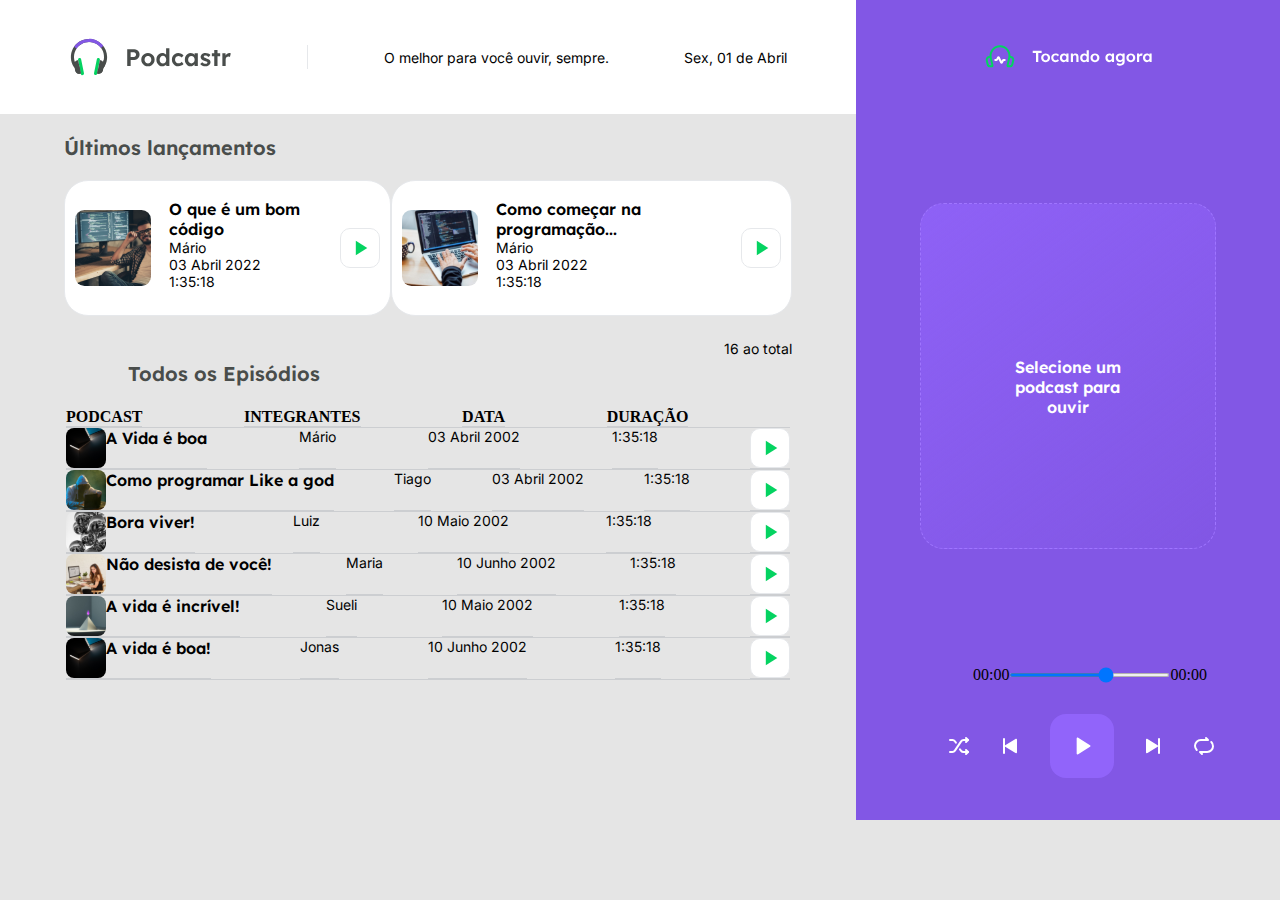
==== index.html @ a6d02949 "feat: creating the home.html, home.css, global.css and assets folder" ====
<!DOCTYPE html>
<html lang="pt-br">
  <head>
    <meta charset="UTF-8" />
    <meta http-equiv="X-UA-Compatible" content="IE=edge" />
    <meta name="viewport" content="width=device-width, initial-scale=1.0" />

    <title>Podcastr</title>

    <link rel="preconnect" href="https://fonts.googleapis.com" />
    <link rel="preconnect" href="https://fonts.gstatic.com" crossorigin />
    <link
      href="https://fonts.googleapis.com/css2?family=Inter:wght@400;500;600&family=Lexend:wght@500;600&display=swap"
      rel="stylesheet"
    />

    <link rel="stylesheet" href="style/global.css" />
    <link rel="stylesheet" href="style/home.css" />
  </head>
  <body>
    <div id="home" class="content">
      <div id="header-main">
        <header id="cabecalho">
          <hgroup class="hg-cabecalho">
            <img id="img-logo" src="/assets/img-logo.svg" alt="Logo" />
            <img id="line" src="assets/Line.svg" alt="Linha" />
            <h3>O melhor para você ouvir, sempre.</h3>
            <h3>Sex, 01 de Abril</h3>
          </hgroup>
        </header>
        <main>
          <div class="container">
            <h1>Últimos lançamentos</h1>
            <br />
            <section id="card">
              <card class="card"
                ><img
                  src="assets/card-esquerda.svg"
                  class="imgCard"
                  alt="Card esquerda"
                />
                <hgroup id="esquerda">
                  <h2>O que é um bom código</h2>
                  <h3>Mário</h3>
                  <h3>03 Abril 2022</h3>
                  <h3>1:35:18</h3>
                </hgroup>
                <img
                  class="player-verde-card"
                  src="assets/img-play-verde.svg"
                  alt="Player verde"
                />
              </card>
              <card class="card"
                ><img
                  src="assets/card-direita.svg"
                  class="imgCard"
                  alt="imgCardDireita"
                />
                <hgroup id="direita">
                  <h2>Como começar na programação...</h2>
                  <h3>Mário</h3>
                  <h3>03 Abril 2022</h3>
                  <h3>1:35:18</h3>
                </hgroup>
                <img
                  class="player-verde-card"
                  src="assets/img-play-verde.svg"
                  alt="Player verde"
                />
              </card>
            </section>

            <section>
              <hgroup id="ipisodios">
                <h1>Todos os Episódios</h1>
                <h3>16 ao total</h3>
              </hgroup>
              <br />
              <table>
                <tr>
                  <th>PODCAST</th>
                  <th>INTEGRANTES</th>
                  <th>DATA</th>
                  <th>DURAÇÃO</th>
                  <th></th>
                </tr>
                <tr>
                  <td class="imgtable">
                    <img
                      src="assets/img-list-01.svg"
                      id="imgList"
                      alt="Imagem"
                    />
                    <h2>A Vida é boa</h2>
                  </td>
                  <td><h3>Mário</h3></td>
                  <td><h3>03 Abril 2002</h3></td>
                  <td><h3>1:35:18</h3></td>
                  <td>
                    <img
                      src="assets/img-play-verde.svg"
                      id="imgListPalyer"
                      alt="Player"
                    />
                  </td>
                </tr>
                <tr>
                  <td class="imgtable">
                    <img
                      src="assets/img-list-02.svg"
                      id="imgList01"
                      alt="Imagem"
                    />
                    <h2>Como programar Like a god</h2>
                  </td>
                  <td><h3>Tiago</h3></td>
                  <td><h3>03 Abril 2002</h3></td>
                  <td><h3>1:35:18</h3></td>
                  <td>
                    <img
                      src="assets/img-play-verde.svg"
                      id="imgListPalyer01"
                      alt="Player"
                    />
                  </td>
                </tr>
                <tr>
                  <td class="imgtable">
                    <img
                      src="assets/img-list-03.svg"
                      id="imgList02"
                      alt="Imagem"
                    />
                    <h2>Bora viver!</h2>
                  </td>
                  <td><h3>Luiz</h3></td>
                  <td><h3>10 Maio 2002</h3></td>
                  <td><h3>1:35:18</h3></td>
                  <td>
                    <img
                      src="assets/img-play-verde.svg"
                      id="imgListPalyer02"
                      alt="Player"
                    />
                  </td>
                </tr>
                <tr>
                  <td class="imgtable">
                    <img
                      src="assets/img-list-04.svg"
                      id="imgList03"
                      alt="Imagem"
                    />
                    <h2>Não desista de você!</h2>
                  </td>
                  <td><h3>Maria</h3></td>
                  <td><h3>10 Junho 2002</h3></td>
                  <td><h3>1:35:18</h3></td>
                  <td>
                    <img
                      src="assets/img-play-verde.svg"
                      id="imgListPalyer03"
                      alt="Player"
                    />
                  </td>
                </tr>
                <tr>
                  <td class="imgtable">
                    <img
                      src="assets/img-list-05.svg"
                      id="imgList04"
                      alt="Imagem"
                    />
                    <h2>A vida é incrível!</h2>
                  </td>
                  <td><h3>Sueli</h3></td>
                  <td><h3>10 Maio 2002</h3></td>
                  <td><h3>1:35:18</h3></td>
                  <td>
                    <img
                      src="assets/img-play-verde.svg"
                      id="imgListPalyer04"
                      alt="Player"
                    />
                  </td>
                </tr>
                <tr>
                  <td class="imgtable">
                    <img
                      src="assets/img-list-06.svg"
                      id="imgList05"
                      alt="Imagem"
                    />
                    <h2>A vida é boa!</h2>
                  </td>
                  <td><h3>Jonas</h3></td>
                  <td><h3>10 Junho 2002</h3></td>
                  <td><h3>1:35:18</h3></td>
                  <td>
                    <img
                      src="assets/img-play-verde.svg"
                      id="imgListPalyer05"
                      alt="Player"
                    />
                  </td>
                </tr>
              </table>
            </section>
          </div>
        </main>
      </div>
      <aside>
        <img id="img-headfone" src="assets/Top.svg" alt="Headfone" />
        <div id="h2-aside">
          <h2>Selecione um podcast para ouvir</h2>
        </div>
        <div id="progressao">
          <p>
            00:00
            <input
              id="progress"
              type="range"
              name="tUrg"
              id="cUrg"
              min="0"
              max="10"
              step="1"
            />
            00:00
          </p>
        </div>
        <figure id="figure">
          <figcaption></figcaption>
          <img src="assets/shuffle.svg" alt="Surffle" />
          <img src="assets/play-previous.svg" alt="Previou" />
          <img src="assets/img-play-azul.svg" alt="Play" />
          <img src="assets/play-next.svg" alt="Next" />
          <img src="assets/repeat.svg" alt="" />
        </figure>
      </aside>
    </div>
  </body>
  <footer></footer>
</html>
---- style/global.css ----
* {
  margin: 0;
  padding: 0;
  border: none;
  text-decoration: none;
  box-sizing: border-box;
}

html {
  --primary: #8257e5;
  --background: #e5e5e5;
  --itemLines: #e6e8eb;

  font-size: 62.5%;
}

body {
  display: flex;
  height: 100vh;
  background: var(--background);
}

body,
button,
input,
textarea {
  font-size: clamp(14px, 1.6rem, 2vw);
}

h1 {
  font-family: lexend;
  weight: 600 semibold;
  size: 1.6rem;
}

div#interface {
  width: 100%;
  margin: 0 auto;
}
---- style/home.css ----
div#home {
  display: flex;
  justify-content: space-between;
  width: 100%;
}

div#header-main {
  width: 100%;
}

header#cabecalho {
  background-color: #fff;
  width: 100%;
  padding: 0.5rem;
}

hgroup.hg-cabecalho {
  display: flex;
  justify-content: space-between;
  align-items: center;
  padding: 32px 64px 32px 64px;
}

#esquerda {
  display: inline-block;
  justify-content: space-between;
  padding: 0 0 0.8rem 0.8rem;
}

#direita {
  display: inline-block;
  justify-content: space-between;
  padding: 0 0 0.8rem 0.8rem;
}

section#card {
  display: flex;
  justify-content: space-between;
  padding: 2.4rem 6.4rem 0 6.4rem;
}

.imgCard {
  width: 9.6rem;
  height: 9.6rem;
  border-radius: 0.1rem;
  padding: 1rem;
}

img.player-verde-card {
  border-radius: 0.1rem;
  width: 4rem;
  height: 4rem;
  margin: 1rem;
  left: 29.44%;
  right: 67.78%;
  top: 30%;
  bottom: 65.12%;
}

.card {
  width: 43.2;
  height: 13.6rem;
  display: flex;
  justify-content: space-between;
  align-items: center;
  background-color: #fff;

  border: 1px solid #e6e8eb;
  box-sizing: border-box;
  border-radius: 2.4rem;
}

div.container h1 {
  padding: 2.4rem 6.4rem 0 6.4rem;
}

h1 {
  height: 2rem;
  left: 6.4rem;
  top: 13.6rem;

  font-family: "Lexend";
  font-style: normal;
  font-weight: 600;
  font-size: 2rem;
  line-height: 2rem;

  color: #494d4b;
}

h2 {
  font-family: "Lexend", sans-serif;
  font-size: 1.6rem;
  font-weight: 600;
}

h3 {
  font-family: "Inter", sans-serif;
  font-size: 1.4rem;
  font-weight: 400;
}

hgroup#ipisodios {
  display: flex;
  justify-content: space-between;
  padding: 2.4rem 6.4rem;
  height: 2.5rem;
}

main#container {
  display: flex;
  justify-content: space-between;
  align-items: center;
}

table {
  width: 100%;
  padding: 2.4rem 6.4rem;
  /* align-items: flex-end; */
  align-items: center;
  justify-content: space-between;
}

tr,
th,
td {
  justify-content: space-between;
  display: flex;
  border-bottom: 0.1rem solid #ccced1;
}

aside {
  background-color: #8257e5;
  justify-content: space-between;
  display: inline-block;
  text-align: center;
  align-items: center;
  padding: 4.1rem 6.4rem;
  width: 42.4rem;
  height: 82rem;
}

#img-headfone {
  width: 16.9rem;
  height: 3.2rem;
}

div#h2-aside {
  width: 29.6rem;
  height: 34.6rem;
  background: linear-gradient(
    143.8deg,
    rgba(145, 100, 250, 0.8) 0%,
    rgba(145, 100, 250, 0) 100%
  );
  border: 0.15rem dashed #9f75ff;
  box-sizing: border-box;
  border-radius: 2.4rem;
  align-items: center;
  text-align: center;
  justify-content: center;
  margin: 12.6rem 0 12.6rem 0rem;
  padding: 15.3rem 7.2rem 15.3rem 7.1rem;
  color: #fff;
}

div#progressao p {
  padding: 0 5.5rem 3.9rem 5.3rem;
  display: flex;
  align-items: center;
  justify-content: space-between;

  width: 28.2rem;
  height: 1.7rem;
}

input#progress {
  width: 17.4rem;
  height: 0.4rem;
  padding: 0 0rem 0 3.2rem;
}

aside figure#figure {
  display: flex;
  justify-content: space-between;
  align-items: center;
  bottom: 0;
  flex-direction: row;
}

fragment#podcastr {
  width: 29.6rem;
  height: 34.6rem;
}
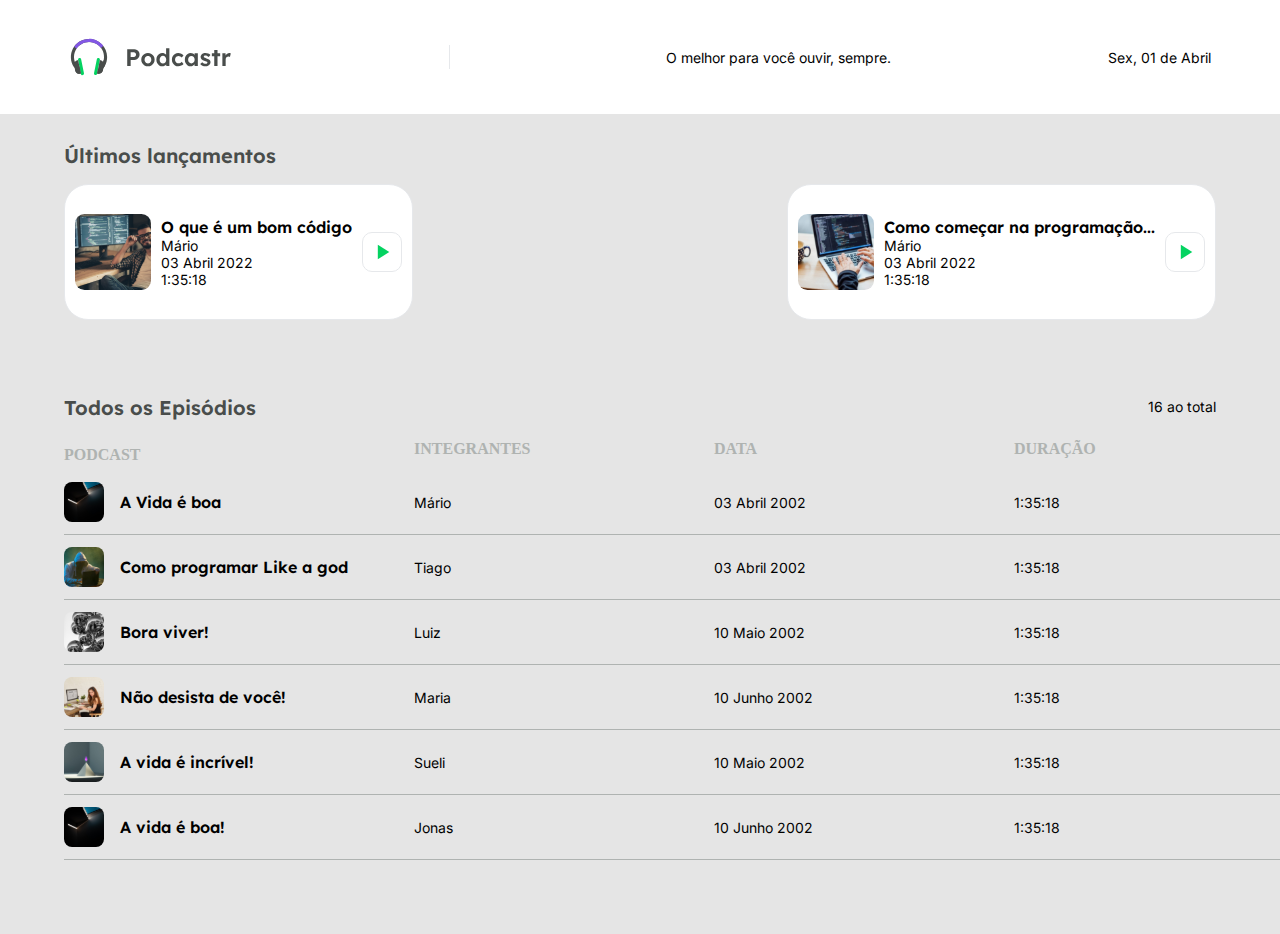
==== commit 9e9cbe12: "refact: home.css and global.ccs'variables" ====
--- a/index.html
+++ b/index.html
@@ -22,8 +22,8 @@
       <div id="header-main">
         <header id="cabecalho">
           <hgroup class="hg-cabecalho">
-            <img id="img-logo" src="/assets/img-logo.svg" alt="Logo" />
-            <img id="line" src="assets/Line.svg" alt="Linha" />
+            <img src="/assets/img-logo.svg" alt="Logo" />
+            <img src="assets/Line.svg" alt="Linha" />
             <h3>O melhor para você ouvir, sempre.</h3>
             <h3>Sex, 01 de Abril</h3>
           </hgroup>
@@ -79,17 +79,17 @@
               <br />
               <table>
                 <tr>
-                  <th>PODCAST</th>
-                  <th>INTEGRANTES</th>
-                  <th>DATA</th>
-                  <th>DURAÇÃO</th>
-                  <th></th>
+                  <th class="podcast">PODCAST</th>
+                  <th class="podcast-th">INTEGRANTES</th>
+                  <th class="podcast-th">DATA</th>
+                  <th class="podcast-th">DURAÇÃO</th>
+                  <th class="podcast-player"></th>
                 </tr>
                 <tr>
                   <td class="imgtable">
                     <img
                       src="assets/img-list-01.svg"
-                      id="imgList"
+                      class="imgList"
                       alt="Imagem"
                     />
                     <h2>A Vida é boa</h2>
@@ -97,10 +97,10 @@
                   <td><h3>Mário</h3></td>
                   <td><h3>03 Abril 2002</h3></td>
                   <td><h3>1:35:18</h3></td>
-                  <td>
-                    <img
-                      src="assets/img-play-verde.svg"
-                      id="imgListPalyer"
+                  <td class="listPlayer">
+                    <img
+                      src="assets/img-play-verde.svg"
+                      id="imgListPlayer"
                       alt="Player"
                     />
                   </td>
@@ -109,7 +109,7 @@
                   <td class="imgtable">
                     <img
                       src="assets/img-list-02.svg"
-                      id="imgList01"
+                      class="imgList"
                       alt="Imagem"
                     />
                     <h2>Como programar Like a god</h2>
@@ -117,10 +117,10 @@
                   <td><h3>Tiago</h3></td>
                   <td><h3>03 Abril 2002</h3></td>
                   <td><h3>1:35:18</h3></td>
-                  <td>
-                    <img
-                      src="assets/img-play-verde.svg"
-                      id="imgListPalyer01"
+                  <td class="listPlayer">
+                    <img
+                      src="assets/img-play-verde.svg"
+                      id="imgListPlayer01"
                       alt="Player"
                     />
                   </td>
@@ -129,7 +129,7 @@
                   <td class="imgtable">
                     <img
                       src="assets/img-list-03.svg"
-                      id="imgList02"
+                      class="imgList"
                       alt="Imagem"
                     />
                     <h2>Bora viver!</h2>
@@ -137,10 +137,10 @@
                   <td><h3>Luiz</h3></td>
                   <td><h3>10 Maio 2002</h3></td>
                   <td><h3>1:35:18</h3></td>
-                  <td>
-                    <img
-                      src="assets/img-play-verde.svg"
-                      id="imgListPalyer02"
+                  <td class="listPlayer">
+                    <img
+                      src="assets/img-play-verde.svg"
+                      id="imgListPlayer02"
                       alt="Player"
                     />
                   </td>
@@ -149,7 +149,7 @@
                   <td class="imgtable">
                     <img
                       src="assets/img-list-04.svg"
-                      id="imgList03"
+                      class="imgList"
                       alt="Imagem"
                     />
                     <h2>Não desista de você!</h2>
@@ -157,10 +157,10 @@
                   <td><h3>Maria</h3></td>
                   <td><h3>10 Junho 2002</h3></td>
                   <td><h3>1:35:18</h3></td>
-                  <td>
-                    <img
-                      src="assets/img-play-verde.svg"
-                      id="imgListPalyer03"
+                  <td class="listPlayer">
+                    <img
+                      src="assets/img-play-verde.svg"
+                      id="imgListPlayer03"
                       alt="Player"
                     />
                   </td>
@@ -169,7 +169,7 @@
                   <td class="imgtable">
                     <img
                       src="assets/img-list-05.svg"
-                      id="imgList04"
+                      class="imgList"
                       alt="Imagem"
                     />
                     <h2>A vida é incrível!</h2>
@@ -177,10 +177,10 @@
                   <td><h3>Sueli</h3></td>
                   <td><h3>10 Maio 2002</h3></td>
                   <td><h3>1:35:18</h3></td>
-                  <td>
-                    <img
-                      src="assets/img-play-verde.svg"
-                      id="imgListPalyer04"
+                  <td class="listPlayer">
+                    <img
+                      src="assets/img-play-verde.svg"
+                      id="imgListPlayer04"
                       alt="Player"
                     />
                   </td>
@@ -189,7 +189,7 @@
                   <td class="imgtable">
                     <img
                       src="assets/img-list-06.svg"
-                      id="imgList05"
+                      class="imgList"
                       alt="Imagem"
                     />
                     <h2>A vida é boa!</h2>
@@ -197,10 +197,10 @@
                   <td><h3>Jonas</h3></td>
                   <td><h3>10 Junho 2002</h3></td>
                   <td><h3>1:35:18</h3></td>
-                  <td>
-                    <img
-                      src="assets/img-play-verde.svg"
-                      id="imgListPalyer05"
+                  <td class="listPlayer">
+                    <img
+                      src="assets/img-play-verde.svg"
+                      id="imgListPlayer05"
                       alt="Player"
                     />
                   </td>
--- a/style/global.css
+++ b/style/global.css
@@ -7,9 +7,21 @@
 }
 
 html {
-  --primary: #8257e5;
+  --primary-green: #04d361;
+  --primary-green-light: #9f75ff;
+  --primary-red: #8257e5;
+  --primary-purple-dark: #6f48c9;
+
+  --text-heading: #494d4b;
+  --text-body: #808080;
+  --text-body-medium: #afb3b1;
+  --text-body-light: #ffffff;
+
+  --items-line: #e6e8eb;
+  --items-shape: #f7f8fa;
+  --items-background: #ffffff;
+
   --background: #e5e5e5;
-  --itemLines: #e6e8eb;
 
   font-size: 62.5%;
 }
@@ -27,13 +39,7 @@
   font-size: clamp(14px, 1.6rem, 2vw);
 }
 
-h1 {
-  font-family: lexend;
-  weight: 600 semibold;
-  size: 1.6rem;
-}
-
-div#interface {
+div#home {
   width: 100%;
   margin: 0 auto;
 }
--- a/style/home.css
+++ b/style/home.css
@@ -1,4 +1,4 @@
-div#home {
+div.content {
   display: flex;
   justify-content: space-between;
   width: 100%;
@@ -9,7 +9,7 @@
 }
 
 header#cabecalho {
-  background-color: #fff;
+  background-color: var(--items-background);
   width: 100%;
   padding: 0.5rem;
 }
@@ -21,22 +21,29 @@
   padding: 32px 64px 32px 64px;
 }
 
-#esquerda {
-  display: inline-block;
-  justify-content: space-between;
-  padding: 0 0 0.8rem 0.8rem;
-}
-
-#direita {
-  display: inline-block;
-  justify-content: space-between;
-  padding: 0 0 0.8rem 0.8rem;
+main {
+  padding: 3.2rem 6.4rem 0.9rem 6.4rem;
+  height: 82rem;
 }
 
 section#card {
-  display: flex;
-  justify-content: space-between;
-  padding: 2.4rem 6.4rem 0 6.4rem;
+  weight: 88.8rem;
+  height: 19rem;
+  display: flex;
+  justify-content: space-between;
+}
+
+.card {
+  width: 43.2;
+  height: 13.6rem;
+  display: flex;
+  justify-content: space-between;
+  align-items: center;
+  background-color: var(--items-background);
+
+  border: 1px solid var(--items-line);
+  box-sizing: border-box;
+  border-radius: 2.4rem;
 }
 
 .imgCard {
@@ -57,21 +64,8 @@
   bottom: 65.12%;
 }
 
-.card {
-  width: 43.2;
-  height: 13.6rem;
-  display: flex;
-  justify-content: space-between;
-  align-items: center;
-  background-color: #fff;
-
-  border: 1px solid #e6e8eb;
-  box-sizing: border-box;
-  border-radius: 2.4rem;
-}
-
-div.container h1 {
-  padding: 2.4rem 6.4rem 0 6.4rem;
+div.container {
+  justify-content: space-between;
 }
 
 h1 {
@@ -85,7 +79,11 @@
   font-size: 2rem;
   line-height: 2rem;
 
-  color: #494d4b;
+  color: var(--text-heading);
+}
+
+hgroup#ipisodios {
+  padding: 2.4rem 0rem 2.4rem 0rem;
 }
 
 h2 {
@@ -103,39 +101,71 @@
 hgroup#ipisodios {
   display: flex;
   justify-content: space-between;
-  padding: 2.4rem 6.4rem;
   height: 2.5rem;
 }
 
-main#container {
-  display: flex;
-  justify-content: space-between;
-  align-items: center;
-}
-
 table {
-  width: 100%;
-  padding: 2.4rem 6.4rem;
-  /* align-items: flex-end; */
-  align-items: center;
-  justify-content: space-between;
+  width: 88.8rem;
+  height: 39.9rem;
+  align-items: center;
+  justify-content: space-between;
+  border-collapse: collapse;
 }
 
 tr,
 th,
 td {
-  justify-content: space-between;
-  display: flex;
-  border-bottom: 0.1rem solid #ccced1;
+  justify-content: left;
+  display: flex;
+  align-items: center;
+}
+
+th.podcast {
+  width: 35rem;
+  color: var(--text-body-medium);
+}
+
+th.podcast-th {
+  padding-bottom: 1.2rem;
+  width: 30rem;
+  align-items: center;
+  justify-content: left;
+  color: var(--text-body-medium);
+}
+
+th.podcast-player {
+  width: 6rem;
+}
+
+.listPlayer {
+  width: 4rem;
+}
+
+td {
+  width: 30rem;
+  justify-content: left;
+  border-bottom: 1px solid var(--text-body-medium);
+  padding: 1.2rem 1.6rem 1.2rem 0rem;
+  height: 6.5rem;
+}
+
+td.imgtable {
+  padding: 1.2rem 1.6rem 1.2rem 0;
+  width: 35rem;
+  justify-content: left;
+}
+
+.imgList {
+  padding-right: 1.6rem;
 }
 
 aside {
-  background-color: #8257e5;
+  background-color: var(--primary-red);
   justify-content: space-between;
   display: inline-block;
   text-align: center;
   align-items: center;
-  padding: 4.1rem 6.4rem;
+  padding: 4.1rem 6.4rem 0rem;
   width: 42.4rem;
   height: 82rem;
 }
@@ -153,31 +183,37 @@
     rgba(145, 100, 250, 0.8) 0%,
     rgba(145, 100, 250, 0) 100%
   );
-  border: 0.15rem dashed #9f75ff;
+  border: 0.15rem dashed var(--primary-green-light);
   box-sizing: border-box;
   border-radius: 2.4rem;
   align-items: center;
   text-align: center;
   justify-content: center;
   margin: 12.6rem 0 12.6rem 0rem;
-  padding: 15.3rem 7.2rem 15.3rem 7.1rem;
-  color: #fff;
+  padding: 15.3rem 7.1rem 15.3rem 7.2rem;
+  color: var(--text-body-light);
+}
+
+div#progressao {
+  width: 28.2rem;
+  display: flex;
+  justify-content: space-between;
 }
 
 div#progressao p {
-  padding: 0 5.5rem 3.9rem 5.3rem;
-  display: flex;
-  align-items: center;
-  justify-content: space-between;
-
-  width: 28.2rem;
+  padding: 11.9 7rem 0rem 7.2rem;
+  display: flex;
+  align-items: center;
+  justify-content: space-between;
+
+  width: 3.9rem;
   height: 1.7rem;
 }
 
 input#progress {
   width: 17.4rem;
   height: 0.4rem;
-  padding: 0 0rem 0 3.2rem;
+  padding: 0 1.6rem 0 1.6rem;
 }
 
 aside figure#figure {
@@ -186,6 +222,7 @@
   align-items: center;
   bottom: 0;
   flex-direction: row;
+  padding-top: 4.2rem;
 }
 
 fragment#podcastr {
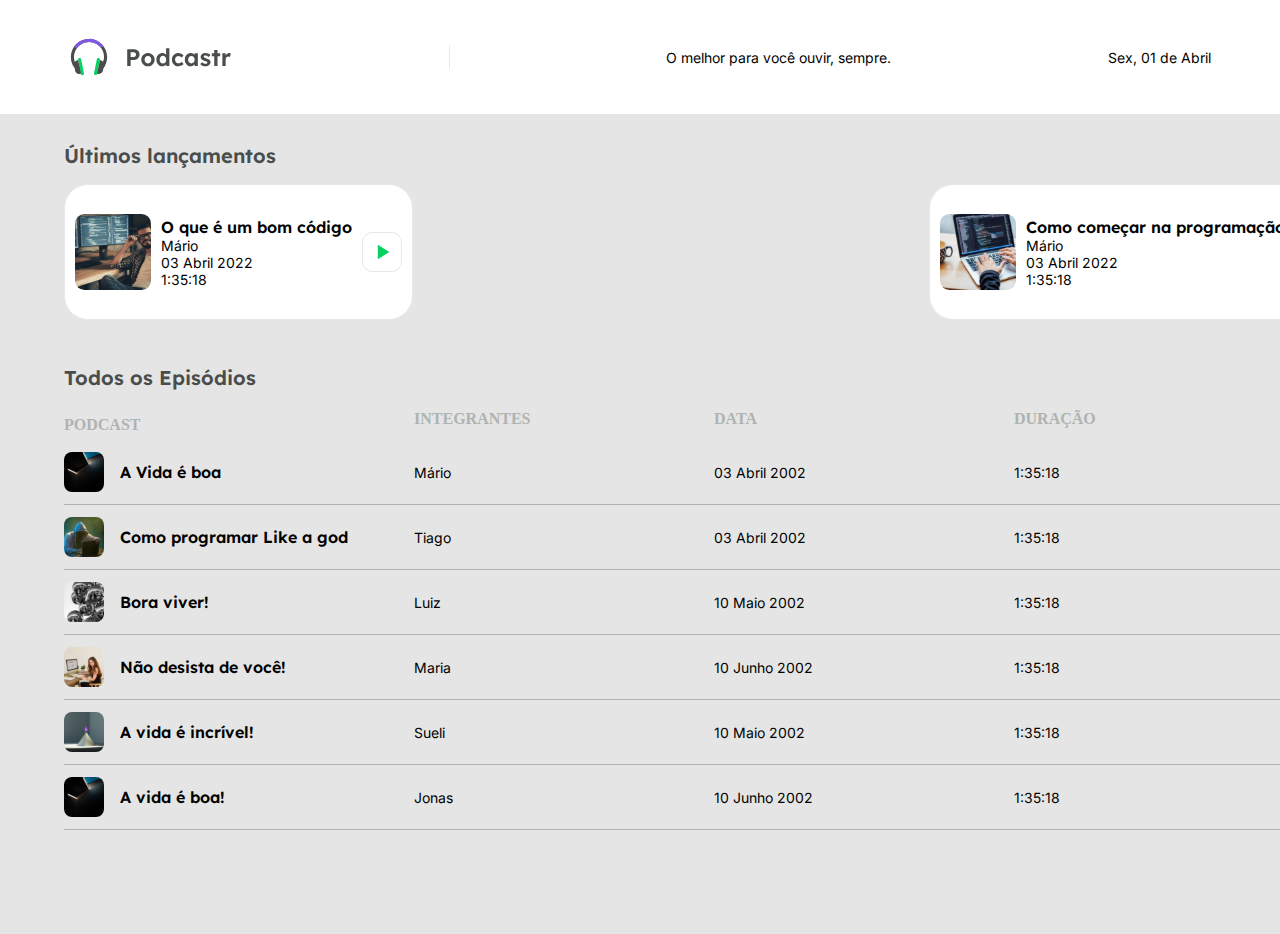
==== commit 5927a62d: "refact: home.csss" ====
--- a/index.html
+++ b/index.html
@@ -231,7 +231,6 @@
           </p>
         </div>
         <figure id="figure">
-          <figcaption></figcaption>
           <img src="assets/shuffle.svg" alt="Surffle" />
           <img src="assets/play-previous.svg" alt="Previou" />
           <img src="assets/img-play-azul.svg" alt="Play" />
--- a/style/global.css
+++ b/style/global.css
@@ -36,7 +36,7 @@
 button,
 input,
 textarea {
-  font-size: clamp(14px, 1.6rem, 2vw);
+  font-size: clamp(1.4rem, 1.6rem, 2vw);
 }
 
 div#home {
--- a/style/home.css
+++ b/style/home.css
@@ -1,7 +1,7 @@
 div.content {
   display: flex;
   justify-content: space-between;
-  width: 100%;
+  /* width: 80%; */
 }
 
 div#header-main {
@@ -24,11 +24,12 @@
 main {
   padding: 3.2rem 6.4rem 0.9rem 6.4rem;
   height: 82rem;
+  width: 142.2rem;
 }
 
 section#card {
   weight: 88.8rem;
-  height: 19rem;
+  height: 16rem;
   display: flex;
   justify-content: space-between;
 }
@@ -189,15 +190,15 @@
   align-items: center;
   text-align: center;
   justify-content: center;
-  margin: 12.6rem 0 12.6rem 0rem;
-  padding: 15.3rem 7.1rem 15.3rem 7.2rem;
+  margin: 12.6rem 0 10.6rem 0rem;
+  padding: 15.3rem 7.1rem 15.3rem 6.5rem;
   color: var(--text-body-light);
 }
 
 div#progressao {
-  width: 28.2rem;
-  display: flex;
-  justify-content: space-between;
+  /* width: 29.5rem; */
+  /* display: flex;
+  justify-content: space-between; */
 }
 
 div#progressao p {
@@ -208,14 +209,22 @@
 
   width: 3.9rem;
   height: 1.7rem;
+
+  color: var(--text-body-light);
+
+  font-family: "inter", sans-serif;
+  font-size: 1.4rem;
+  font-weight: 400;
 }
 
 input#progress {
-  width: 17.4rem;
+  width: 20.4rem;
   height: 0.4rem;
-  padding: 0 1.6rem 0 1.6rem;
-}
-
+  padding: 0 3.6rem 0 3.6rem;
+  margin: 0rem 1rem 0rem 1rem;
+  border-radius: 1rem;
+  background: var(--primary-green);
+}
 aside figure#figure {
   display: flex;
   justify-content: space-between;
@@ -223,9 +232,5 @@
   bottom: 0;
   flex-direction: row;
   padding-top: 4.2rem;
-}
-
-fragment#podcastr {
-  width: 29.6rem;
-  height: 34.6rem;
-}
+  text-align: center;
+}
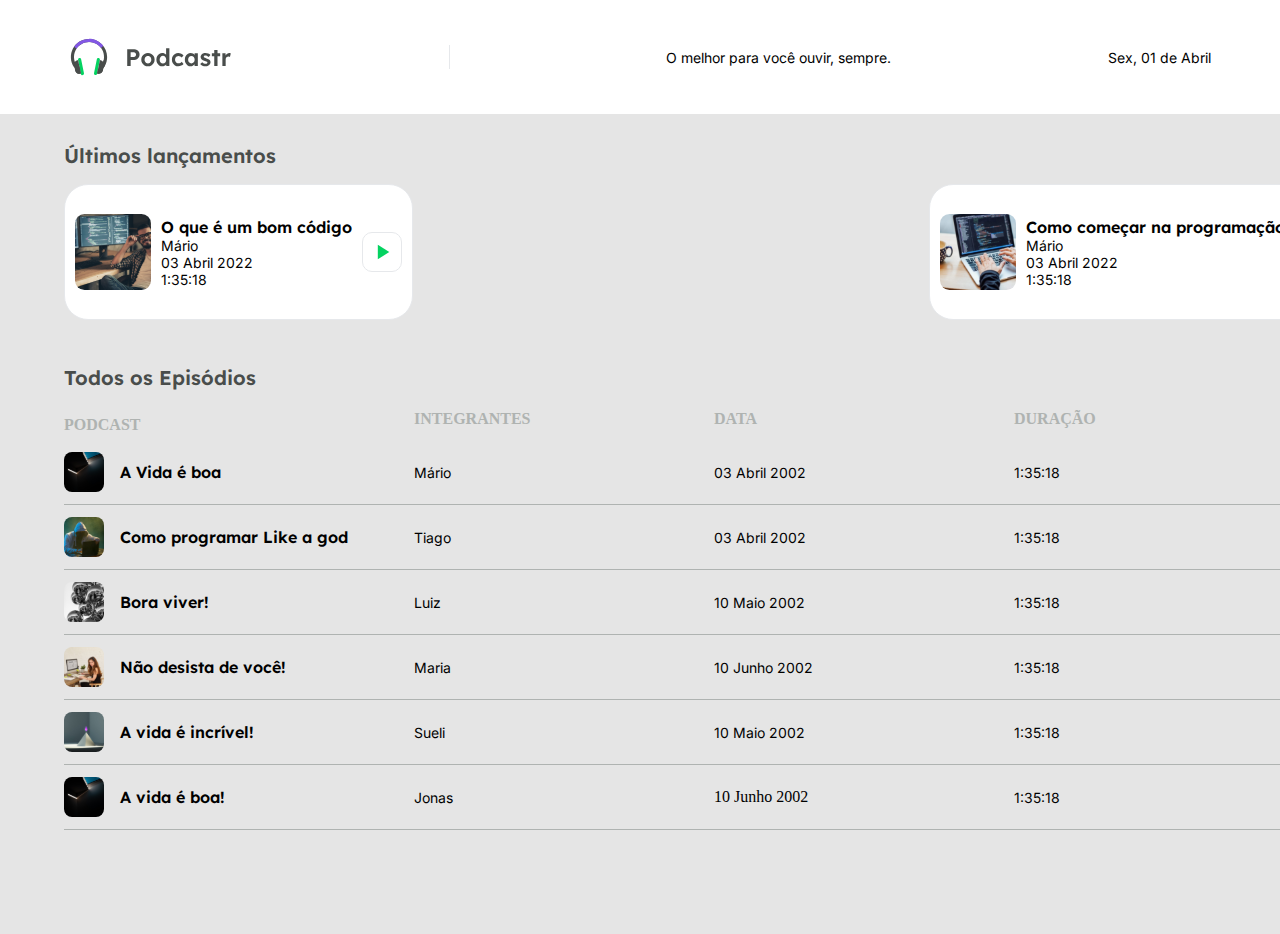
==== commit 7bbcdd78: "Refactor: intera.html and index.html" ====
--- a/index.html
+++ b/index.html
@@ -21,9 +21,11 @@
     <div id="home" class="content">
       <div id="header-main">
         <header id="cabecalho">
+          <!-- Há necessidade desse hgroup, pois tem img além dos hs, nessa página toda, só aqui tem essas tags img junto do hgroup, devo refatorar?-->
           <hgroup class="hg-cabecalho">
             <img src="/assets/img-logo.svg" alt="Logo" />
             <img src="assets/Line.svg" alt="Linha" />
+
             <h3>O melhor para você ouvir, sempre.</h3>
             <h3>Sex, 01 de Abril</h3>
           </hgroup>
@@ -78,12 +80,15 @@
               </hgroup>
               <br />
               <table>
+                <!-- Eu poderia ter usado o caption para esse título, em vez do h1 acima?<caption>
+                  Todos os Episódios
+                </caption> -->
                 <tr>
                   <th class="podcast">PODCAST</th>
                   <th class="podcast-th">INTEGRANTES</th>
                   <th class="podcast-th">DATA</th>
                   <th class="podcast-th">DURAÇÃO</th>
-                  <th class="podcast-player"></th>
+                  <th class="podcast-player"><br /></th>
                 </tr>
                 <tr>
                   <td class="imgtable">
@@ -195,7 +200,10 @@
                     <h2>A vida é boa!</h2>
                   </td>
                   <td><h3>Jonas</h3></td>
-                  <td><h3>10 Junho 2002</h3></td>
+                  <td>
+                    <!-- uso ou não essa tag time? -->
+                    <time datetime="2022-10-07">10 Junho 2002</time>
+                  </td>
                   <td><h3>1:35:18</h3></td>
                   <td class="listPlayer">
                     <img
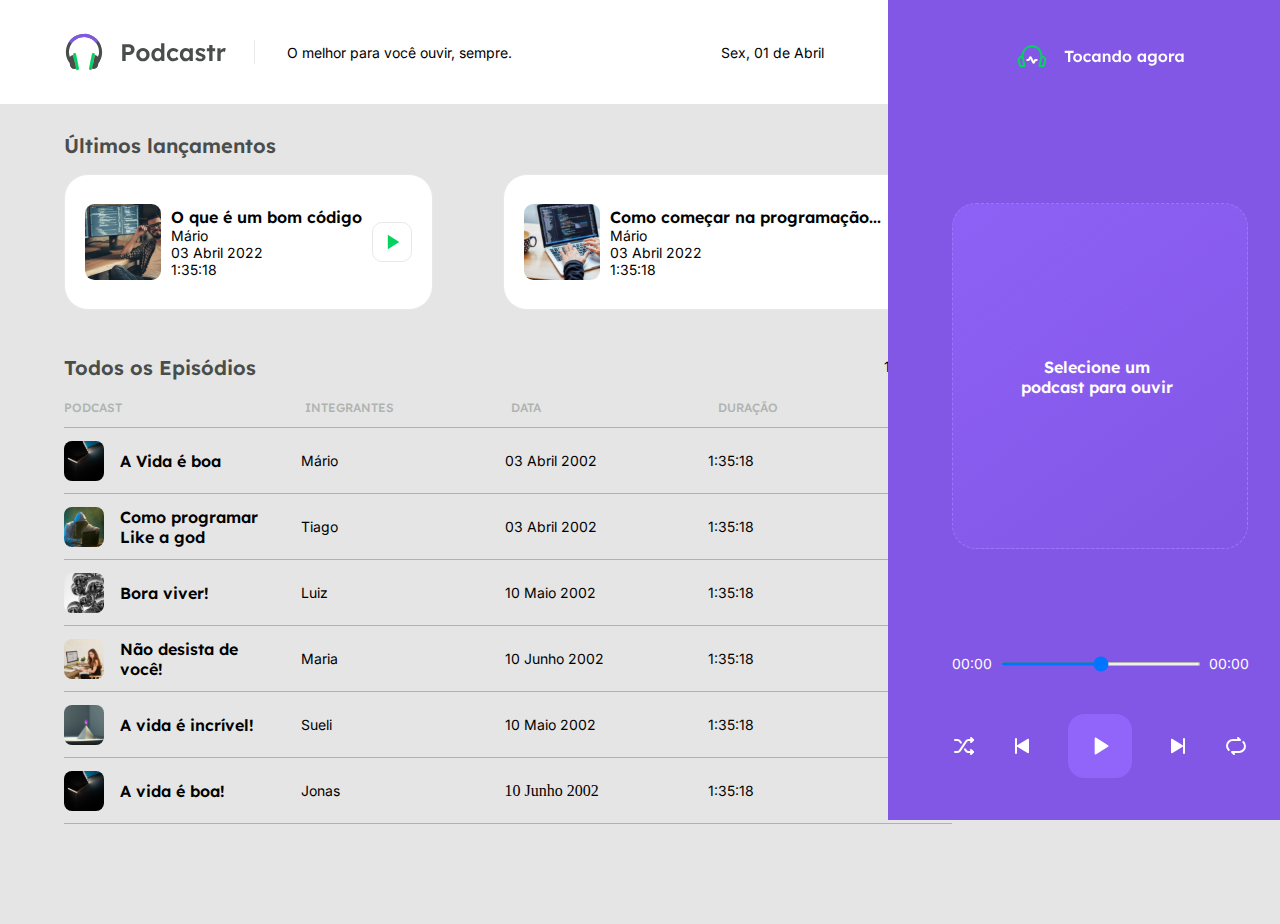
==== commit 732251d2: "Refactor: index.html, intera.html, home.html, home-tocando.css, home.css and interna.css" ====
--- a/index.html
+++ b/index.html
@@ -22,10 +22,11 @@
       <div id="header-main">
         <header id="cabecalho">
           <!-- Há necessidade desse hgroup, pois tem img além dos hs, nessa página toda, só aqui tem essas tags img junto do hgroup, devo refatorar?-->
-          <hgroup class="hg-cabecalho">
+          <figure class="logo-line">
             <img src="/assets/img-logo.svg" alt="Logo" />
             <img src="assets/Line.svg" alt="Linha" />
-
+          </figure>
+          <hgroup class="hg-cabecalho">
             <h3>O melhor para você ouvir, sempre.</h3>
             <h3>Sex, 01 de Abril</h3>
           </hgroup>
--- a/style/home.css
+++ b/style/home.css
@@ -1,7 +1,8 @@
 div.content {
   display: flex;
   justify-content: space-between;
-  /* width: 80%; */
+  width: 144rem;
+  height: 82rem;
 }
 
 div#header-main {
@@ -12,21 +13,30 @@
   background-color: var(--items-background);
   width: 100%;
   padding: 0.5rem;
+  display: flex;
+  justify-content: space-between;
+  padding: 32px 64px 32px 64px;
+}
+
+figure.logo-line {
+  display: flex;
+  justify-content: space-between;
+  width: 25.9rem;
 }
 
 hgroup.hg-cabecalho {
   display: flex;
   justify-content: space-between;
   align-items: center;
-  padding: 32px 64px 32px 64px;
+  padding: 0rem 0rem 0rem 3.2rem;
+  width: 100%;
 }
 
 main {
   padding: 3.2rem 6.4rem 0.9rem 6.4rem;
   height: 82rem;
-  width: 142.2rem;
-}
-
+  width: 88.8rem;
+}
 section#card {
   weight: 88.8rem;
   height: 16rem;
@@ -45,6 +55,7 @@
   border: 1px solid var(--items-line);
   box-sizing: border-box;
   border-radius: 2.4rem;
+  padding: 1rem;
 }
 
 .imgCard {
@@ -67,6 +78,7 @@
 
 div.container {
   justify-content: space-between;
+  width: 88.8rem;
 }
 
 h1 {
@@ -121,21 +133,47 @@
   align-items: center;
 }
 
+tr {
+  border-bottom: 0.1rem solid var(--text-body-medium);
+  width: 88.8rem;
+}
+
 th.podcast {
   width: 35rem;
   color: var(--text-body-medium);
+  font-family: "Lexend", sans-serif;
+  font-weight: 500;
+  font-style: normal;
+  font-size: 1.2rem;
+  line-height: 1.5rem;
+  text-transform: uppercase;
+  padding-bottom: 1.2rem;
 }
 
 th.podcast-th {
+  width: 30rem;
+  align-items: center;
+  justify-content: left;
+  color: var(--text-body-medium);
+  font-family: "Lexend", sans-serif;
+  font-weight: 500;
+  font-style: normal;
+  font-size: 1.2rem;
+  line-height: 1.5rem;
+  text-transform: uppercase;
   padding-bottom: 1.2rem;
-  width: 30rem;
-  align-items: center;
-  justify-content: left;
+}
+
+th.podcast-player {
+  width: 4rem;
   color: var(--text-body-medium);
-}
-
-th.podcast-player {
-  width: 6rem;
+  font-family: "Lexend", sans-serif;
+  font-weight: 500;
+  font-style: normal;
+  font-size: 1.2rem;
+  line-height: 1.5rem;
+  text-transform: uppercase;
+  padding-bottom: 1.2rem;
 }
 
 .listPlayer {
@@ -145,7 +183,6 @@
 td {
   width: 30rem;
   justify-content: left;
-  border-bottom: 1px solid var(--text-body-medium);
   padding: 1.2rem 1.6rem 1.2rem 0rem;
   height: 6.5rem;
 }
@@ -195,12 +232,6 @@
   color: var(--text-body-light);
 }
 
-div#progressao {
-  /* width: 29.5rem; */
-  /* display: flex;
-  justify-content: space-between; */
-}
-
 div#progressao p {
   padding: 11.9 7rem 0rem 7.2rem;
   display: flex;
@@ -221,7 +252,7 @@
   width: 20.4rem;
   height: 0.4rem;
   padding: 0 3.6rem 0 3.6rem;
-  margin: 0rem 1rem 0rem 1rem;
+  margin: 0rem 0.8rem 0rem 0.8rem;
   border-radius: 1rem;
   background: var(--primary-green);
 }
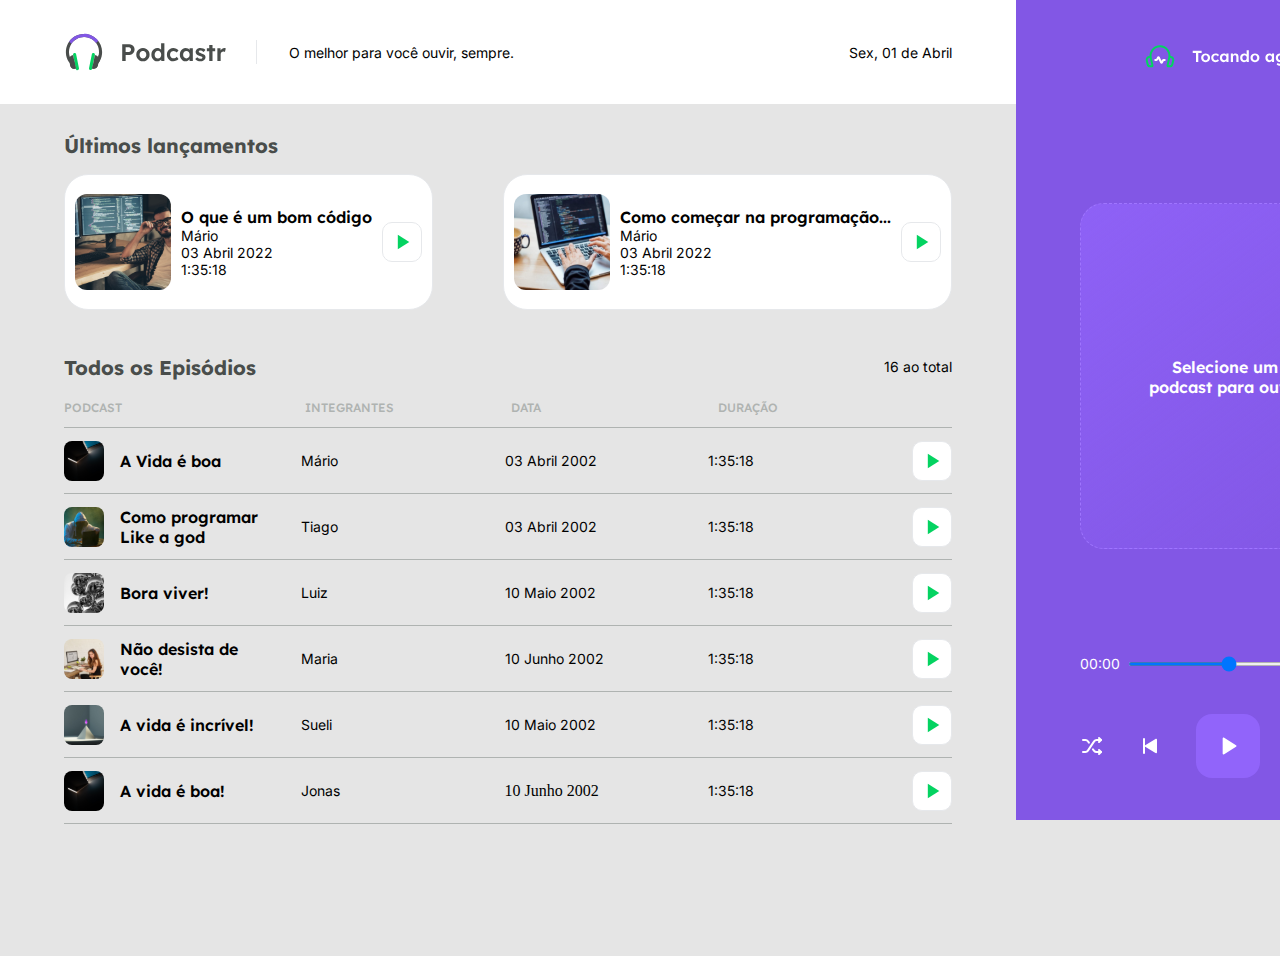
==== commit 83288b23: "Refactor: all id to class, passed everything to english, rename images, restructured project folders" ====
--- a/index.html
+++ b/index.html
@@ -14,76 +14,73 @@
       rel="stylesheet"
     />
 
-    <link rel="stylesheet" href="style/global.css" />
-    <link rel="stylesheet" href="style/home.css" />
+    <link rel="stylesheet" href="./assets/style/global.css" />
+    <link rel="stylesheet" href="./assets/style/home.css" />
   </head>
   <body>
-    <div id="home" class="content">
-      <div id="header-main">
-        <header id="cabecalho">
-          <!-- Há necessidade desse hgroup, pois tem img além dos hs, nessa página toda, só aqui tem essas tags img junto do hgroup, devo refatorar?-->
+    <div class="content">
+      <div class="header-main">
+        <header class="header">
           <figure class="logo-line">
-            <img src="/assets/img-logo.svg" alt="Logo" />
-            <img src="assets/Line.svg" alt="Linha" />
+            <img src="./assets/images/img-logo.svg" alt="Logo" />
+            <img src="./assets/images/line.svg" alt="Linha" />
           </figure>
-          <hgroup class="hg-cabecalho">
-            <h3>O melhor para você ouvir, sempre.</h3>
-            <h3>Sex, 01 de Abril</h3>
+          <hgroup class="hg-header">
+            <h3 class="text">O melhor para você ouvir, sempre.</h3>
+            <h3 class="text">Sex, 01 de Abril</h3>
           </hgroup>
         </header>
         <main>
           <div class="container">
-            <h1>Últimos lançamentos</h1>
+            <h1 class="title">Últimos lançamentos</h1>
             <br />
-            <section id="card">
+            <section class="card-section">
               <card class="card"
                 ><img
-                  src="assets/card-esquerda.svg"
                   class="imgCard"
-                  alt="Card esquerda"
-                />
-                <hgroup id="esquerda">
-                  <h2>O que é um bom código</h2>
-                  <h3>Mário</h3>
-                  <h3>03 Abril 2022</h3>
-                  <h3>1:35:18</h3>
+                  src="./assets/images/card-left.svg"
+                  alt="Imagem"
+                />
+                <hgroup>
+                  <h2 class="sub-title">O que é um bom código</h2>
+                  <h3 class="text">Mário</h3>
+                  <h3 class="text">03 Abril 2022</h3>
+                  <h3 class="text">1:35:18</h3>
                 </hgroup>
                 <img
-                  class="player-verde-card"
-                  src="assets/img-play-verde.svg"
+                  class="player-green-card"
+                  alt=""
+                  src="./assets/images/img-play-green.svg"
                   alt="Player verde"
                 />
               </card>
               <card class="card"
                 ><img
-                  src="assets/card-direita.svg"
                   class="imgCard"
-                  alt="imgCardDireita"
-                />
-                <hgroup id="direita">
-                  <h2>Como começar na programação...</h2>
-                  <h3>Mário</h3>
-                  <h3>03 Abril 2022</h3>
-                  <h3>1:35:18</h3>
+                  src="./assets/images/card-rigth.svg"
+                  alt="Imagem"
+                />
+                <hgroup>
+                  <h2 class="sub-title">Como começar na programação...</h2>
+                  <h3 class="text">Mário</h3>
+                  <h3 class="text">03 Abril 2022</h3>
+                  <h3 class="text">1:35:18</h3>
                 </hgroup>
                 <img
-                  class="player-verde-card"
-                  src="assets/img-play-verde.svg"
+                  class="player-green-card"
+                  src="./assets/images/img-play-green.svg"
                   alt="Player verde"
                 />
               </card>
             </section>
 
             <section>
-              <hgroup id="ipisodios">
-                <h1>Todos os Episódios</h1>
-                <h3>16 ao total</h3>
+              <hgroup class="episodes">
+                <h1 class="title">Todos os Episódios</h1>
+                <h3 class="text">16 ao total</h3>
               </hgroup>
               <br />
               <table>
-                <!-- Eu poderia ter usado o caption para esse título, em vez do h1 acima?<caption>
-                  Todos os Episódios
-                </caption> -->
                 <tr>
                   <th class="podcast">PODCAST</th>
                   <th class="podcast-th">INTEGRANTES</th>
@@ -94,122 +91,116 @@
                 <tr>
                   <td class="imgtable">
                     <img
-                      src="assets/img-list-01.svg"
-                      class="imgList"
-                      alt="Imagem"
-                    />
-                    <h2>A Vida é boa</h2>
-                  </td>
-                  <td><h3>Mário</h3></td>
-                  <td><h3>03 Abril 2002</h3></td>
-                  <td><h3>1:35:18</h3></td>
-                  <td class="listPlayer">
-                    <img
-                      src="assets/img-play-verde.svg"
-                      id="imgListPlayer"
-                      alt="Player"
-                    />
-                  </td>
-                </tr>
-                <tr>
-                  <td class="imgtable">
-                    <img
-                      src="assets/img-list-02.svg"
-                      class="imgList"
-                      alt="Imagem"
-                    />
-                    <h2>Como programar Like a god</h2>
-                  </td>
-                  <td><h3>Tiago</h3></td>
-                  <td><h3>03 Abril 2002</h3></td>
-                  <td><h3>1:35:18</h3></td>
-                  <td class="listPlayer">
-                    <img
-                      src="assets/img-play-verde.svg"
-                      id="imgListPlayer01"
-                      alt="Player"
-                    />
-                  </td>
-                </tr>
-                <tr>
-                  <td class="imgtable">
-                    <img
-                      src="assets/img-list-03.svg"
-                      class="imgList"
-                      alt="Imagem"
-                    />
-                    <h2>Bora viver!</h2>
-                  </td>
-                  <td><h3>Luiz</h3></td>
-                  <td><h3>10 Maio 2002</h3></td>
-                  <td><h3>1:35:18</h3></td>
-                  <td class="listPlayer">
-                    <img
-                      src="assets/img-play-verde.svg"
-                      id="imgListPlayer02"
-                      alt="Player"
-                    />
-                  </td>
-                </tr>
-                <tr>
-                  <td class="imgtable">
-                    <img
-                      src="assets/img-list-04.svg"
-                      class="imgList"
-                      alt="Imagem"
-                    />
-                    <h2>Não desista de você!</h2>
-                  </td>
-                  <td><h3>Maria</h3></td>
-                  <td><h3>10 Junho 2002</h3></td>
-                  <td><h3>1:35:18</h3></td>
-                  <td class="listPlayer">
-                    <img
-                      src="assets/img-play-verde.svg"
-                      id="imgListPlayer03"
-                      alt="Player"
-                    />
-                  </td>
-                </tr>
-                <tr>
-                  <td class="imgtable">
-                    <img
-                      src="assets/img-list-05.svg"
-                      class="imgList"
-                      alt="Imagem"
-                    />
-                    <h2>A vida é incrível!</h2>
-                  </td>
-                  <td><h3>Sueli</h3></td>
-                  <td><h3>10 Maio 2002</h3></td>
-                  <td><h3>1:35:18</h3></td>
-                  <td class="listPlayer">
-                    <img
-                      src="assets/img-play-verde.svg"
-                      id="imgListPlayer04"
-                      alt="Player"
-                    />
-                  </td>
-                </tr>
-                <tr>
-                  <td class="imgtable">
-                    <img
-                      src="assets/img-list-06.svg"
-                      class="imgList"
-                      alt="Imagem"
-                    />
-                    <h2>A vida é boa!</h2>
-                  </td>
-                  <td><h3>Jonas</h3></td>
+                      src="./assets/images/img-list-01.svg"
+                      class="imgList"
+                      alt="Imagem"
+                    />
+                    <h2 class="sub-title">A Vida é boa</h2>
+                  </td>
+                  <td><h3 class="text">Mário</h3></td>
+                  <td><h3 class="text">03 Abril 2002</h3></td>
+                  <td><h3 class="text">1:35:18</h3></td>
+                  <td class="listPlayer">
+                    <img
+                      src="./assets/images/img-play-green.svg"
+                      alt="Player"
+                    />
+                  </td>
+                </tr>
+                <tr>
+                  <td class="imgtable">
+                    <img
+                      src="./assets/images/img-list-02.svg"
+                      class="imgList"
+                      alt="Imagem"
+                    />
+                    <h2 class="sub-title">Como programar Like a god</h2>
+                  </td>
+                  <td><h3 class="text">Tiago</h3></td>
+                  <td><h3 class="text">03 Abril 2002</h3></td>
+                  <td><h3 class="text">1:35:18</h3></td>
+                  <td class="listPlayer">
+                    <img
+                      src="./assets/images/img-play-green.svg"
+                      alt="Player"
+                    />
+                  </td>
+                </tr>
+                <tr>
+                  <td class="imgtable">
+                    <img
+                      src="./assets/images/img-list-03.svg"
+                      class="imgList"
+                      alt="Imagem"
+                    />
+                    <h2 class="sub-title">Bora viver!</h2>
+                  </td>
+                  <td><h3 class="text">Luiz</h3></td>
+                  <td><h3 class="text">10 Maio 2002</h3></td>
+                  <td><h3 class="text">1:35:18</h3></td>
+                  <td class="listPlayer">
+                    <img
+                      src="./assets/images/img-play-green.svg"
+                      alt="Player"
+                    />
+                  </td>
+                </tr>
+                <tr>
+                  <td class="imgtable">
+                    <img
+                      src="./assets/images/img-list-04.svg"
+                      class="imgList"
+                      alt="Imagem"
+                    />
+                    <h2 class="sub-title">Não desista de você!</h2>
+                  </td>
+                  <td><h3 class="text">Maria</h3></td>
+                  <td><h3 class="text">10 Junho 2002</h3></td>
+                  <td><h3 class="text">1:35:18</h3></td>
+                  <td class="listPlayer">
+                    <img
+                      src="./assets/images/img-play-green.svg"
+                      alt="Player"
+                    />
+                  </td>
+                </tr>
+                <tr>
+                  <td class="imgtable">
+                    <img
+                      src="./assets/images/img-list-05.svg"
+                      class="imgList"
+                      alt="Imagem"
+                    />
+                    <h2 class="sub-title">A vida é incrível!</h2>
+                  </td>
+                  <td><h3 class="text">Sueli</h3></td>
+                  <td><h3 class="text">10 Maio 2002</h3></td>
+                  <td><h3 class="text">1:35:18</h3></td>
+                  <td class="listPlayer">
+                    <img
+                      src="./assets/images/img-play-green.svg"
+                      alt="Player"
+                    />
+                  </td>
+                </tr>
+                <tr>
+                  <td class="imgtable">
+                    <img
+                      src="./assets/images/img-list-06.svg"
+                      class="imgList"
+                      alt="Imagem"
+                    />
+                    <h2 class="sub-title">A vida é boa!</h2>
+                  </td>
+                  <td><h3 class="text">Jonas</h3></td>
                   <td>
                     <!-- uso ou não essa tag time? -->
                     <time datetime="2022-10-07">10 Junho 2002</time>
                   </td>
-                  <td><h3>1:35:18</h3></td>
-                  <td class="listPlayer">
-                    <img
-                      src="assets/img-play-verde.svg"
-                      id="imgListPlayer05"
+                  <td><h3 class="text">1:35:18</h3></td>
+                  <td class="listPlayer">
+                    <img
+                      src="./assets/images/img-play-green.svg"
                       alt="Player"
                     />
                   </td>
@@ -220,15 +211,19 @@
         </main>
       </div>
       <aside>
-        <img id="img-headfone" src="assets/Top.svg" alt="Headfone" />
-        <div id="h2-aside">
-          <h2>Selecione um podcast para ouvir</h2>
+        <img
+          class="img-headphone"
+          src="./assets/images/Top.svg"
+          alt="Headphone"
+        />
+        <div class="card-aside">
+          <h2 class="sub-title">Selecione um podcast para ouvir</h2>
         </div>
         <div id="progressao">
           <p>
             00:00
             <input
-              id="progress"
+              class="progress"
               type="range"
               name="tUrg"
               id="cUrg"
@@ -239,15 +234,14 @@
             00:00
           </p>
         </div>
-        <figure id="figure">
-          <img src="assets/shuffle.svg" alt="Surffle" />
-          <img src="assets/play-previous.svg" alt="Previou" />
-          <img src="assets/img-play-azul.svg" alt="Play" />
-          <img src="assets/play-next.svg" alt="Next" />
-          <img src="assets/repeat.svg" alt="" />
+        <figure class="figure">
+          <img src="./assets/images/shuffle.svg" alt="shuffle" />
+          <img src="./assets/images/play-previous.svg" alt="Previous" />
+          <img src="./assets/images/img-play-blue.svg" alt="Play" />
+          <img src="./assets/images/play-next.svg" alt="Next" />
+          <img src="./assets/images/repeat.svg" alt="Refresh" />
         </figure>
       </aside>
     </div>
   </body>
-  <footer></footer>
 </html>
--- a/assets/style/global.css
+++ b/assets/style/global.css
@@ -0,0 +1,47 @@
+* {
+  margin: 0;
+  padding: 0;
+  border: none;
+  text-decoration: none;
+  box-sizing: border-box;
+}
+
+html {
+  --primary-green: #04d361;
+  --primary-green-light: #9f75ff;
+  --primary-red: #8257e5;
+  --primary-purple-dark: #6f48c9;
+
+  --text-heading: #494d4b;
+  --text-body: #808080;
+  --text-body-medium: #afb3b1;
+  --text-body-light: #ffffff;
+
+  --items-line: #e6e8eb;
+  --items-shape: #f7f8fa;
+  --items-background: #ffffff;
+
+  --background: #e5e5e5;
+
+  font-size: 62.5%;
+}
+
+body {
+  display: flex;
+  height: 100vh;
+  background: var(--background);
+}
+
+body,
+button,
+input,
+textarea {
+  font-size: clamp(1.4rem, 1.6rem, 2vw);
+}
+
+div.content {
+  min-width: 144rem;
+  min-height: 82rem;
+  margin: 0 auto;
+  display: flex;
+}
--- a/assets/style/home.css
+++ b/assets/style/home.css
@@ -0,0 +1,256 @@
+.header-main {
+  width: 100%;
+}
+
+.header {
+  background-color: var(--items-background);
+  padding: 0.5rem;
+  display: flex;
+  justify-content: space-between;
+  padding: 3.2rem 6.4rem 3.2rem 6.4rem;
+}
+
+.logo-line {
+  display: flex;
+  justify-content: space-between;
+  width: 25.9rem;
+}
+
+.hg-header {
+  display: flex;
+  justify-content: space-between;
+  align-items: center;
+  margin: 0rem 0rem 0rem 3.2rem;
+  width: 100%;
+}
+
+main {
+  margin: 3.2rem 6.4rem 0.9rem 6.4rem;
+  height: 82rem;
+  width: 88.8rem;
+}
+
+.container {
+  justify-content: space-between;
+  width: 88.8rem;
+}
+
+.card-section {
+  weight: 88.8rem;
+  height: 16rem;
+  display: flex;
+  justify-content: space-between;
+}
+
+.card {
+  width: 43.2;
+  height: 13.6rem;
+
+  display: flex;
+  justify-content: space-between;
+  align-items: center;
+  background-color: var(--items-background);
+
+  border: 1px solid var(--items-line);
+  box-sizing: border-box;
+  border-radius: 2.4rem;
+}
+
+.imgCard {
+  width: 9.6rem;
+  height: 9.6rem;
+  border-radius: 0.1rem;
+  margin: 1rem;
+}
+
+.player-green-card {
+  border-radius: 0.1rem;
+  width: 4rem;
+  height: 4rem;
+  margin: 1rem;
+  left: 29.44%;
+  right: 67.78%;
+  top: 30%;
+  bottom: 65.12%;
+}
+
+h1.title {
+  height: 2rem;
+  left: 6.4rem;
+  top: 13.6rem;
+
+  font-family: "Lexend";
+  font-weight: 600, semi-bold;
+  font-size: 2rem;
+  line-height: 2rem;
+
+  color: var(--text-heading);
+}
+
+h2.sub-title {
+  font-family: "Lexend", sans-serif;
+  font-size: 1.6rem;
+  font-weight: 600;
+}
+
+h3.text {
+  font-family: "Inter", sans-serif;
+  font-size: 1.4rem;
+  font-weight: 400;
+}
+
+.episodes {
+  display: flex;
+  justify-content: space-between;
+  height: 2.5rem;
+  padding: 2.4rem 0rem 2.4rem 0rem;
+}
+
+table {
+  width: 88.8rem;
+  height: 39.9rem;
+  align-items: center;
+  justify-content: space-between;
+  border-collapse: collapse;
+}
+
+tr,
+th,
+td {
+  justify-content: left;
+  display: flex;
+  align-items: center;
+}
+
+tr {
+  border-bottom: 0.1rem solid var(--text-body-medium);
+  width: 88.8rem;
+}
+
+.podcast {
+  width: 35rem;
+  color: var(--text-body-medium);
+  font-family: "Lexend", sans-serif;
+  font-weight: 500;
+  font-style: normal;
+  font-size: 1.2rem;
+  line-height: 1.5rem;
+  text-transform: uppercase;
+  padding-bottom: 1.2rem;
+}
+
+.podcast-th {
+  width: 30rem;
+  align-items: center;
+  justify-content: left;
+  color: var(--text-body-medium);
+  font-family: "Lexend", sans-serif;
+  font-weight: 500;
+  font-style: normal;
+  font-size: 1.2rem;
+  line-height: 1.5rem;
+  text-transform: uppercase;
+  padding-bottom: 1.2rem;
+}
+
+.podcast-player {
+  width: 4rem;
+  color: var(--text-body-medium);
+  font-family: "Lexend", sans-serif;
+  font-weight: 500;
+  font-style: normal;
+  font-size: 1.2rem;
+  line-height: 1.5rem;
+  text-transform: uppercase;
+  padding-bottom: 1.2rem;
+}
+
+.imgtable {
+  padding: 1.2rem 1.6rem 1.2rem 0;
+  width: 35rem;
+  justify-content: left;
+}
+
+.imgList {
+  padding-right: 1.6rem;
+}
+
+.listPlayer {
+  width: 4rem;
+}
+
+td {
+  width: 30rem;
+  justify-content: left;
+  padding: 1.2rem 1.6rem 1.2rem 0rem;
+  height: 6.5rem;
+}
+
+aside {
+  background-color: var(--primary-red);
+  justify-content: space-between;
+  display: inline-block;
+  text-align: center;
+  align-items: center;
+  padding: 4.1rem 6.4rem 0rem;
+  width: 42.4rem;
+  height: 82rem;
+}
+
+.img-headphone {
+  width: 16.9rem;
+  height: 3.2rem;
+}
+
+.card-aside {
+  width: 29.6rem;
+  height: 34.6rem;
+  background: linear-gradient(
+    143.8deg,
+    rgba(145, 100, 250, 0.8) 0%,
+    rgba(145, 100, 250, 0) 100%
+  );
+  border: 0.15rem dashed var(--primary-green-light);
+  box-sizing: border-box;
+  border-radius: 2.4rem;
+  align-items: center;
+  text-align: center;
+  justify-content: center;
+  margin: 12.6rem 0 10.6rem 0rem;
+  padding: 15.3rem 7.1rem 15.3rem 6.5rem;
+  color: var(--text-body-light);
+}
+
+#progressao p {
+  padding: 11.9 7rem 0rem 7.2rem;
+  display: flex;
+  align-items: center;
+  justify-content: space-between;
+
+  width: 3.9rem;
+  height: 1.7rem;
+
+  color: var(--text-body-light);
+
+  font-family: "inter", sans-serif;
+  font-size: 1.4rem;
+  font-weight: 400;
+}
+
+.progress {
+  width: 20.4rem;
+  height: 0.4rem;
+  padding: 0 3.6rem 0 3.6rem;
+  margin: 0rem 0.8rem 0rem 0.8rem;
+  border-radius: 1rem;
+  background: var(--primary-green);
+}
+.figure {
+  display: flex;
+  justify-content: space-between;
+  align-items: center;
+  bottom: 0;
+  flex-direction: row;
+  padding-top: 4.2rem;
+  text-align: center;
+}
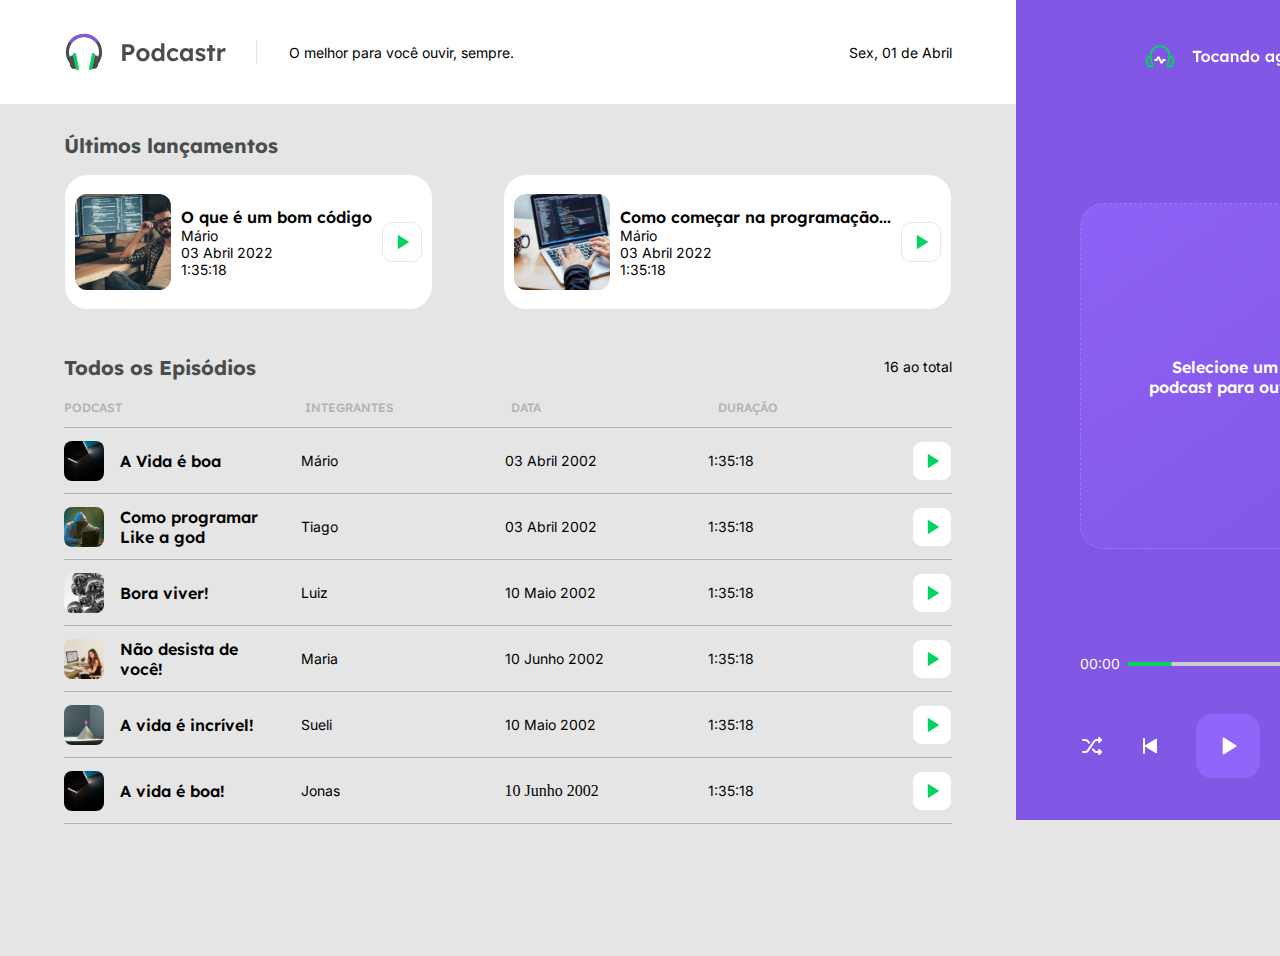
==== commit 74b9ca3c: "Refactor: aside in to index.html and interna.html" ====
--- a/index.html
+++ b/index.html
@@ -211,36 +211,33 @@
         </main>
       </div>
       <aside>
-        <img
-          class="img-headphone"
-          src="./assets/images/Top.svg"
-          alt="Headphone"
-        />
+        <header>
+          <img
+            class="img-headphone"
+            src="./assets/images/Top.svg"
+            alt="Headphone"
+          />
+        </header>
         <div class="card-aside">
           <h2 class="sub-title">Selecione um podcast para ouvir</h2>
         </div>
-        <div id="progressao">
-          <p>
-            00:00
-            <input
-              class="progress"
-              type="range"
-              name="tUrg"
-              id="cUrg"
-              min="0"
-              max="10"
-              step="1"
-            />
-            00:00
-          </p>
-        </div>
-        <figure class="figure">
-          <img src="./assets/images/shuffle.svg" alt="shuffle" />
-          <img src="./assets/images/play-previous.svg" alt="Previous" />
-          <img src="./assets/images/img-play-blue.svg" alt="Play" />
-          <img src="./assets/images/play-next.svg" alt="Next" />
-          <img src="./assets/images/repeat.svg" alt="Refresh" />
-        </figure>
+        <footer>
+          <div class="progress-container">
+            <span> 00:00 </span>
+            <div class="progress">
+              <div class="progress-bar"></div>
+            </div>
+            <span> 00:00 </span>
+          </div>
+
+          <figure class="figure">
+            <img src="./assets/images/shuffle.svg" alt="shuffle" />
+            <img src="./assets/images/play-previous.svg" alt="Previous" />
+            <img src="./assets/images/img-play-blue.svg" alt="Play" />
+            <img src="./assets/images/play-next.svg" alt="Next" />
+            <img src="./assets/images/repeat.svg" alt="Refresh" />
+          </figure>
+        </footer>
       </aside>
     </div>
   </body>
--- a/assets/style/global.css
+++ b/assets/style/global.css
@@ -44,4 +44,5 @@
   min-height: 82rem;
   margin: 0 auto;
   display: flex;
+  justify-content: center;
 }
--- a/assets/style/home.css
+++ b/assets/style/home.css
@@ -221,7 +221,13 @@
   color: var(--text-body-light);
 }
 
-#progressao p {
+.progress-container {
+  display: flex;
+  justify-content: space-between;
+  align-items: center;
+}
+
+.progress-container span {
   padding: 11.9 7rem 0rem 7.2rem;
   display: flex;
   align-items: center;
@@ -245,6 +251,16 @@
   border-radius: 1rem;
   background: var(--primary-green);
 }
+
+.progress .progress-bar {
+  background: #ccc;
+  padding: 0 3.6rem 0 3.6rem;
+  margin: 0rem 0.8rem 0rem 0.8rem;
+  border-radius: 1rem;
+  width: 16rem;
+  height: 0.4rem;
+}
+
 .figure {
   display: flex;
   justify-content: space-between;
@@ -254,3 +270,32 @@
   padding-top: 4.2rem;
   text-align: center;
 }
+
+/* .progress-container {
+  display: inline;
+  justify-content: space-between;
+} */
+
+/* .progress {
+  height: 2.5rem;
+  background-color: #ccc;
+  position: relative;
+  display: flex;
+  justify-content: space-between;
+} */
+
+/* .progress .progress-bar {
+  position: absolute;
+  height: 100%;
+  background-color: #0fd439;
+  animation: progress-animation 5s infinite;
+} */
+
+/* @keyframes progress-animation {
+  0% {
+    width: 0%;
+  }
+  100% {
+    width: 100%;
+  }
+} */
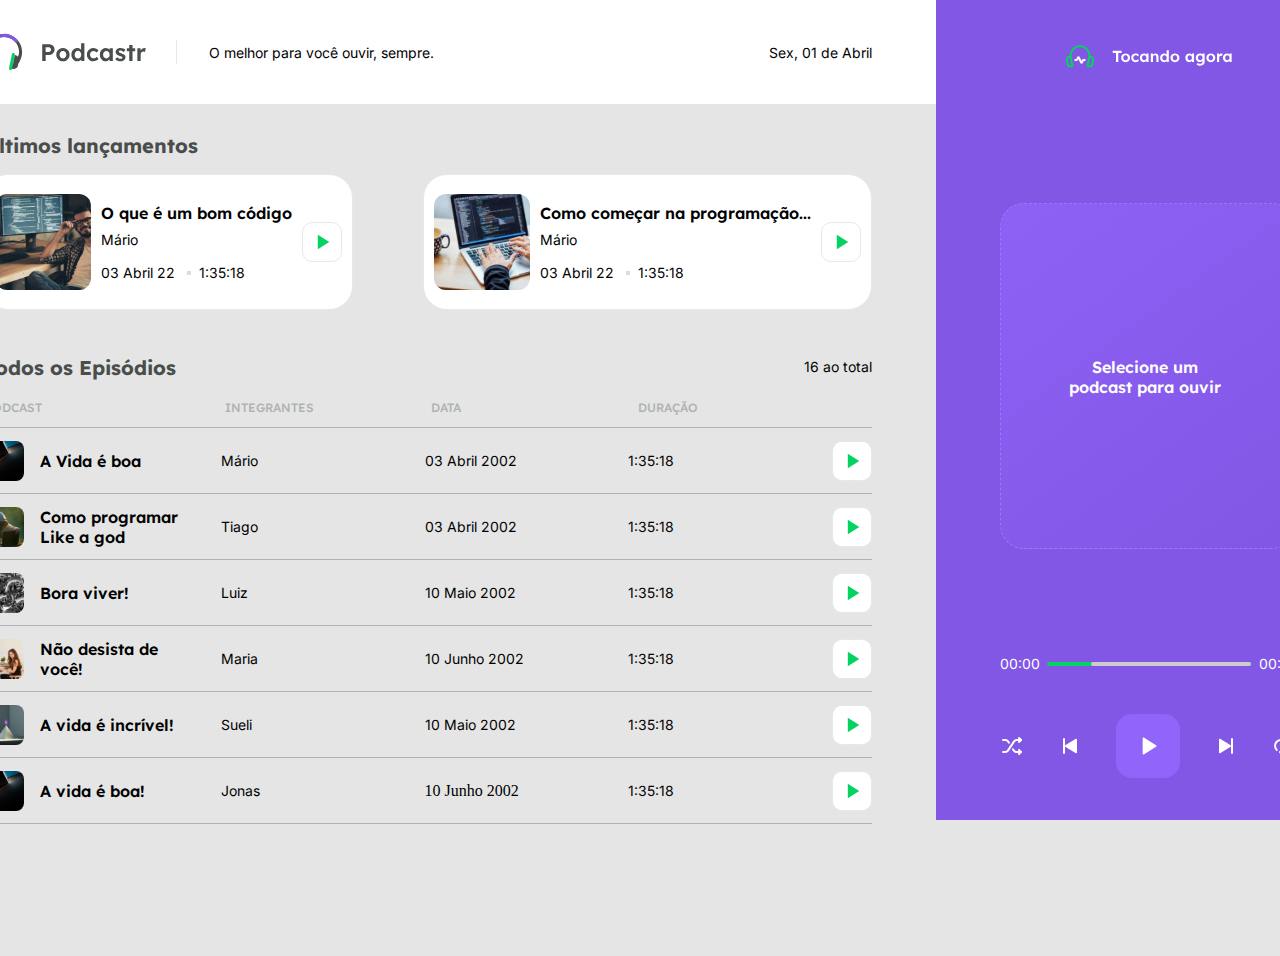
==== commit 472640a1: "Refactor: index.html and interna.html" ====
--- a/index.html
+++ b/index.html
@@ -41,11 +41,14 @@
                   src="./assets/images/card-left.svg"
                   alt="Imagem"
                 />
-                <hgroup>
+                <hgroup class="text-card">
                   <h2 class="sub-title">O que é um bom código</h2>
                   <h3 class="text">Mário</h3>
-                  <h3 class="text">03 Abril 2022</h3>
-                  <h3 class="text">1:35:18</h3>
+                  <div class="date-card">
+                    <h3 class="text">03 Abril 22</h3>
+                    <span class="separator-date"></span>
+                    <h3 class="text">1:35:18</h3>
+                  </div>
                 </hgroup>
                 <img
                   class="player-green-card"
@@ -60,11 +63,14 @@
                   src="./assets/images/card-rigth.svg"
                   alt="Imagem"
                 />
-                <hgroup>
+                <hgroup class="text-card">
                   <h2 class="sub-title">Como começar na programação...</h2>
                   <h3 class="text">Mário</h3>
-                  <h3 class="text">03 Abril 2022</h3>
-                  <h3 class="text">1:35:18</h3>
+                  <div class="date-card">
+                    <h3 class="text">03 Abril 22</h3>
+                    <span class="separator-date"></span>
+                    <h3 class="text">1:35:18</h3>
+                  </div>
                 </hgroup>
                 <img
                   class="player-green-card"
--- a/assets/style/global.css
+++ b/assets/style/global.css
@@ -40,7 +40,8 @@
 }
 
 div.content {
-  min-width: 144rem;
+  width: 100%;
+  max-width: 144rem;
   min-height: 82rem;
   margin: 0 auto;
   display: flex;
--- a/assets/style/home.css
+++ b/assets/style/home.css
@@ -61,6 +61,28 @@
   height: 9.6rem;
   border-radius: 0.1rem;
   margin: 1rem;
+}
+
+.text-card {
+  display: flex;
+  gap: 0.8rem;
+  flex-direction: column;
+}
+
+.date-card {
+  display: flex;
+  flex-direction: row;
+  align-items: center;
+  justify-content: flex-start;
+  margin-top: 0.8rem;
+  /* gap: 2rem; */
+}
+
+.separator-date {
+  width: 0.4rem;
+  height: 0.4rem;
+  background: #ddd;
+  margin: 0rem 0.8rem 0rem 1.2rem;
 }
 
 .player-green-card {
@@ -88,9 +110,11 @@
 }
 
 h2.sub-title {
-  font-family: "Lexend", sans-serif;
+  font-family: "Lexend";
+  font-style: normal;
+  font-weight: 600;
   font-size: 1.6rem;
-  font-weight: 600;
+  line-height: 2rem;
 }
 
 h3.text {
